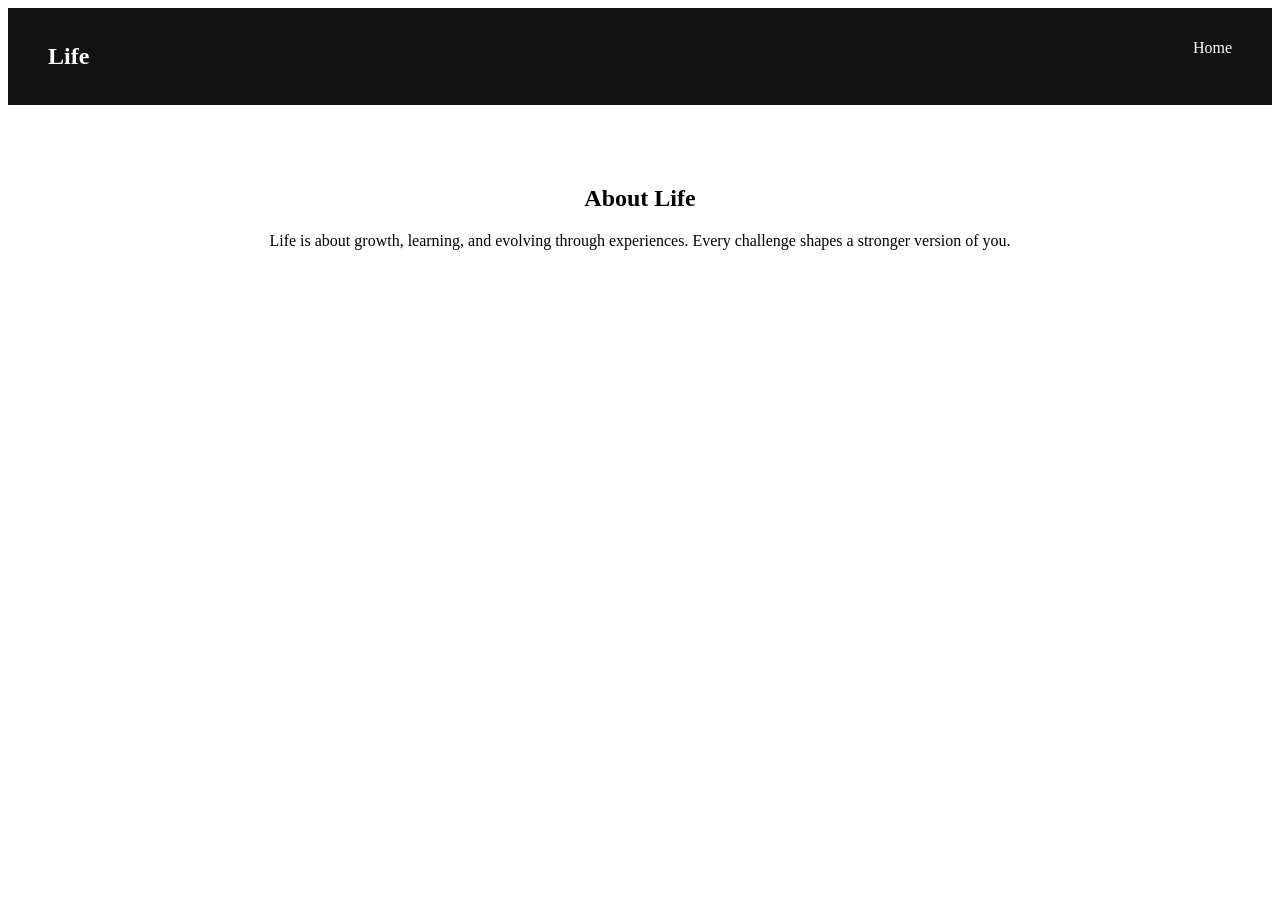
==== about.html @ c3842ed4 "Updated the codes and added pages" ====
<!DOCTYPE html>
<html lang="en">
<head>
  <meta charset="UTF-8">
  <title>About</title>
  <link rel="stylesheet" href="style.css">
</head>
<body>

<nav>
  <h2>Life</h2>
  <ul>
    <li><a href="index.html">Home</a></li>
  </ul>
</nav>

<section class="page">
  <h1>About Life</h1>
  <p>
    Life is about growth, learning, and evolving through experiences.
    Every challenge shapes a stronger version of you.
  </p>
</section>

</body>
</html>
---- style.css ----
/* NAVBAR */
nav {
  display: flex;
  justify-content: space-between;
  padding: 15px 40px;
  background: #111;
  color: white;
}

nav ul {
  display: flex;
  list-style: none;
  gap: 20px;
}

nav a {
  color: white;
  text-decoration: none;
}

/* PAGE */
.page {
  padding: 60px;
  text-align: center;
}

/* FORM */
input, textarea {
  width: 250px;
  padding: 10px;
}

button {
  padding: 10px 20px;
}
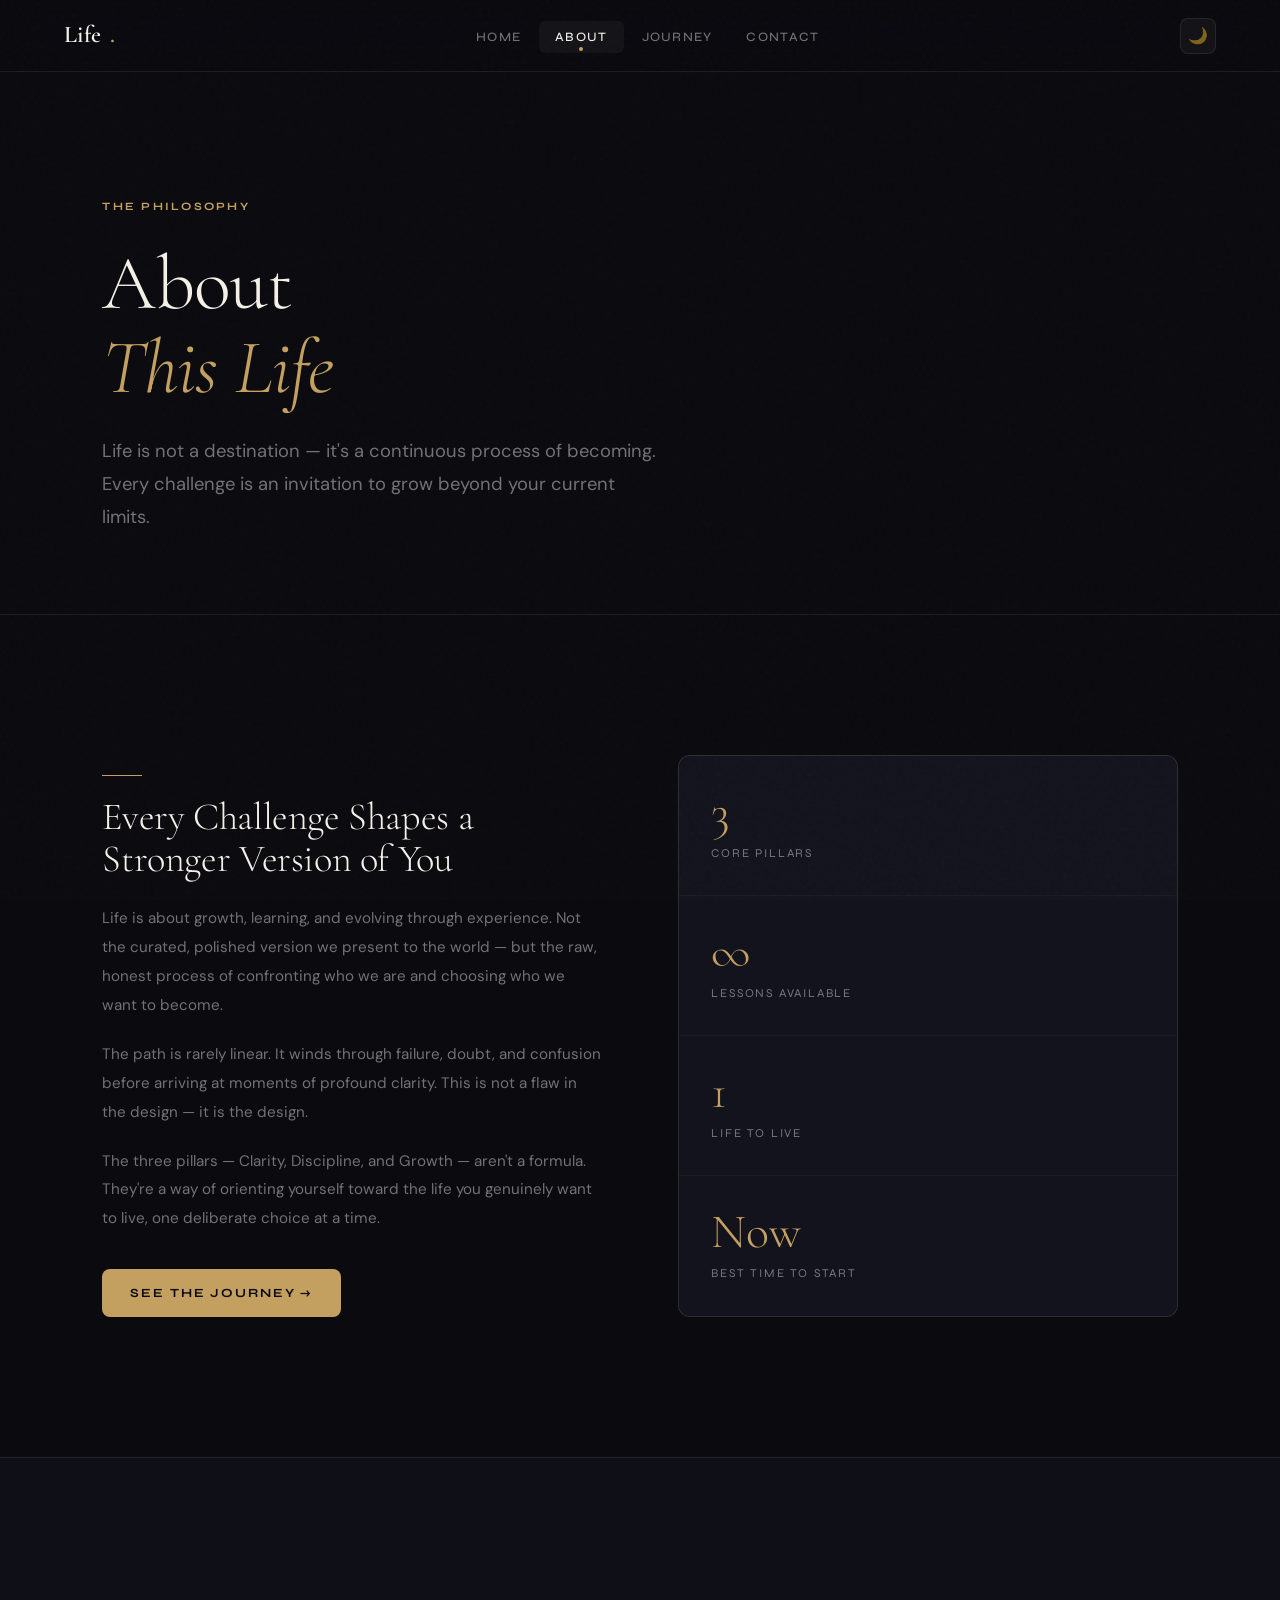
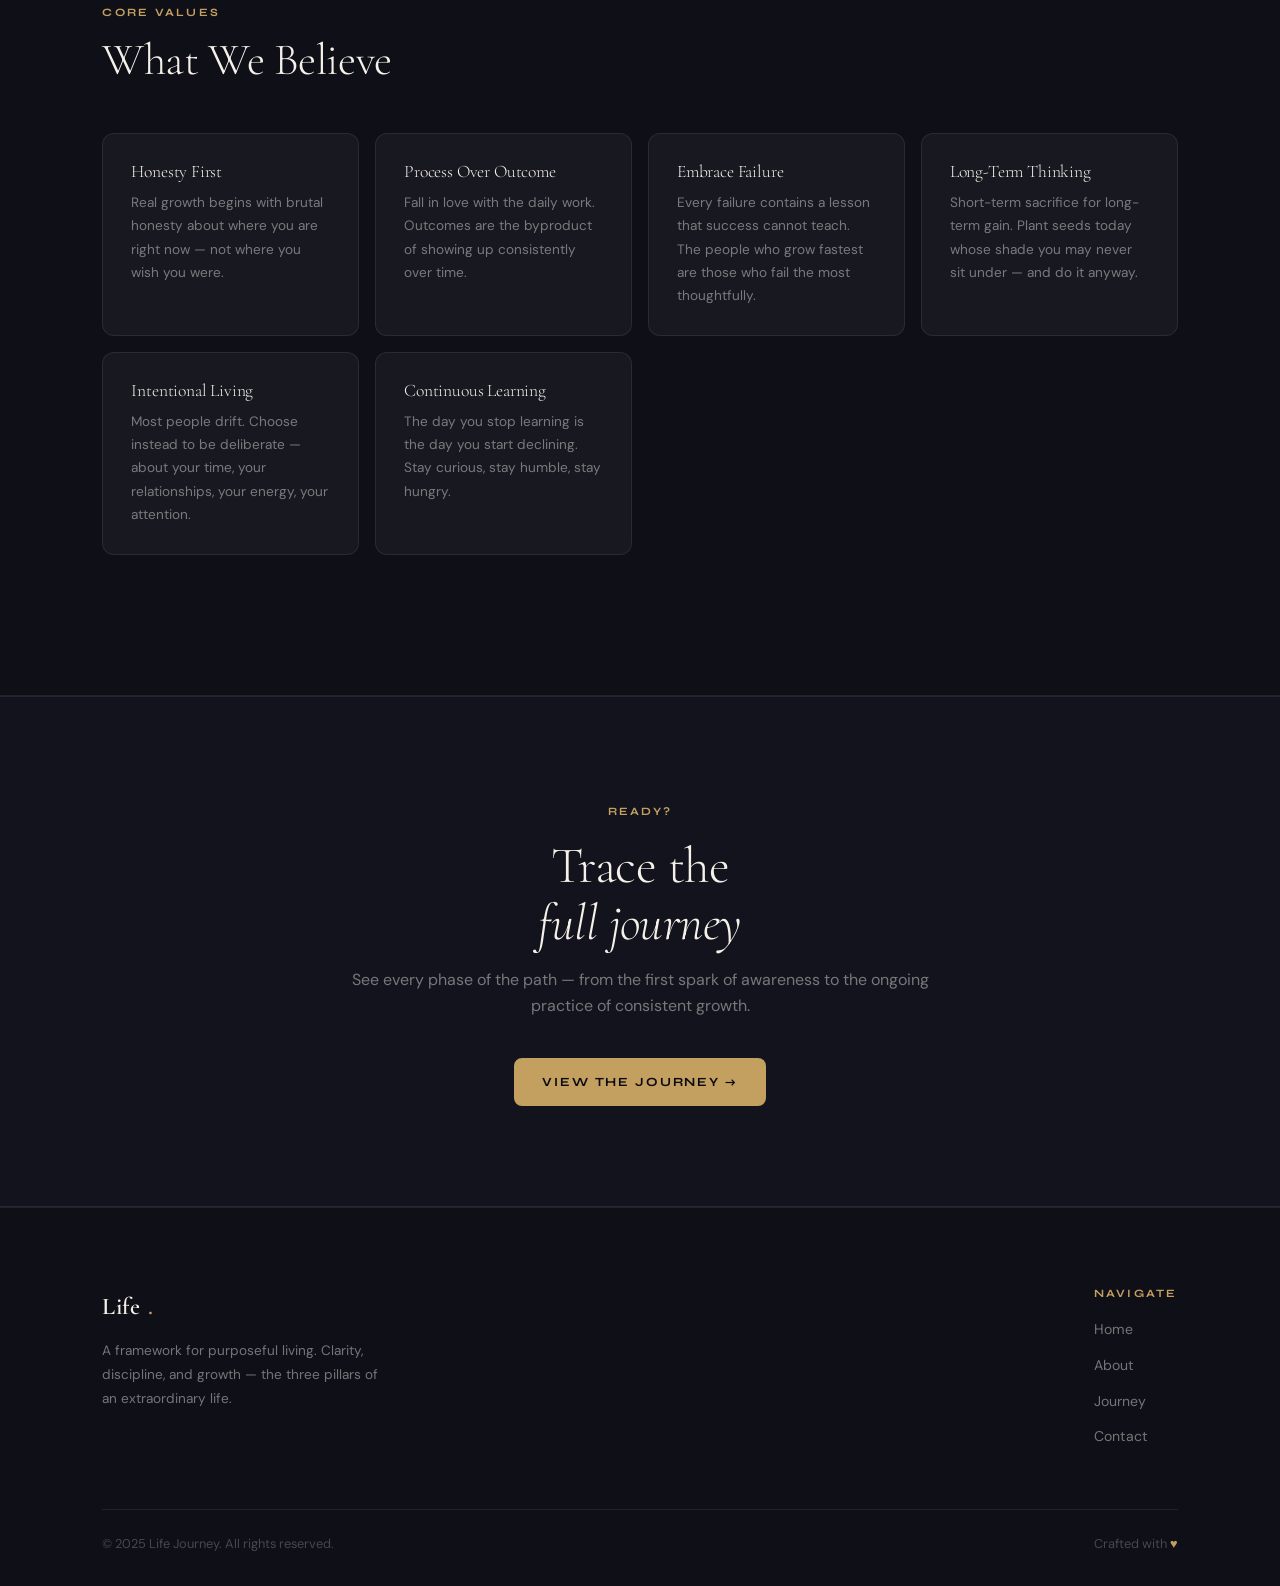
==== commit 07eac64a: "Replaced all the files" ====
--- a/about.html
+++ b/about.html
@@ -1,26 +1,173 @@
 <!DOCTYPE html>
-<html lang="en">
+<html lang="en" data-theme="dark">
 <head>
   <meta charset="UTF-8">
-  <title>About</title>
+  <meta name="viewport" content="width=device-width, initial-scale=1.0">
+  <title>About — Life Journey</title>
+  <meta name="description" content="Life is about growth, learning, and evolving through every experience. Discover the philosophy behind the journey.">
   <link rel="stylesheet" href="style.css">
 </head>
 <body>
 
-<nav>
-  <h2>Life</h2>
-  <ul>
+<!-- ── Navigation ── -->
+<nav class="nav" id="nav">
+  <a class="nav__logo" href="index.html">Life<span>.</span></a>
+  <ul class="nav__links" id="navLinks">
     <li><a href="index.html">Home</a></li>
+    <li><a href="about.html" class="active">About</a></li>
+    <li><a href="journey.html">Journey</a></li>
+    <li><a href="contact.html">Contact</a></li>
   </ul>
+  <div class="nav__actions">
+    <button class="theme-toggle" id="themeToggle" title="Toggle theme" aria-label="Toggle theme">🌙</button>
+    <button class="hamburger" id="hamburger" aria-label="Open menu">
+      <span></span><span></span><span></span>
+    </button>
+  </div>
 </nav>
 
-<section class="page">
-  <h1>About Life</h1>
-  <p>
-    Life is about growth, learning, and evolving through experiences.
-    Every challenge shapes a stronger version of you.
-  </p>
-</section>
+<div class="mobile-menu" id="mobileMenu">
+  <a href="index.html">Home</a>
+  <a href="about.html" class="active">About</a>
+  <a href="journey.html">Journey</a>
+  <a href="contact.html">Contact</a>
+</div>
 
+<div class="page-wrapper">
+
+  <!-- ── Page Hero ── -->
+  <div class="page-hero section">
+    <div class="container">
+      <div class="page-hero__tag reveal">
+        <span class="label">The Philosophy</span>
+      </div>
+      <h1 class="page-hero__title reveal reveal-delay-1">About<br><em style="color: var(--gold);">This Life</em></h1>
+      <p class="page-hero__subtitle reveal reveal-delay-2">
+        Life is not a destination — it's a continuous process of becoming. Every challenge is an invitation to grow beyond your current limits.
+      </p>
+    </div>
+  </div>
+
+  <!-- ── About Content ── -->
+  <section class="section">
+    <div class="container">
+      <div class="about-grid">
+        <div class="about-text">
+          <div class="reveal">
+            <div class="divider"></div>
+            <h2>Every Challenge Shapes a<br>Stronger Version of You</h2>
+          </div>
+          <p class="reveal reveal-delay-1">
+            Life is about growth, learning, and evolving through experience. Not the curated, polished version we present to the world — but the raw, honest process of confronting who we are and choosing who we want to become.
+          </p>
+          <p class="reveal reveal-delay-2">
+            The path is rarely linear. It winds through failure, doubt, and confusion before arriving at moments of profound clarity. This is not a flaw in the design — it is the design.
+          </p>
+          <p class="reveal reveal-delay-3">
+            The three pillars — Clarity, Discipline, and Growth — aren't a formula. They're a way of orienting yourself toward the life you genuinely want to live, one deliberate choice at a time.
+          </p>
+          <div class="reveal reveal-delay-4">
+            <a href="journey.html" class="btn btn--primary" style="margin-top: 16px;">See the Journey →</a>
+          </div>
+        </div>
+
+        <div class="about-stats">
+          <div class="stat reveal">
+            <div class="stat__num">3</div>
+            <div class="stat__label">Core Pillars</div>
+          </div>
+          <div class="stat reveal reveal-delay-1">
+            <div class="stat__num">∞</div>
+            <div class="stat__label">Lessons Available</div>
+          </div>
+          <div class="stat reveal reveal-delay-2">
+            <div class="stat__num">1</div>
+            <div class="stat__label">Life to Live</div>
+          </div>
+          <div class="stat reveal reveal-delay-3">
+            <div class="stat__num">Now</div>
+            <div class="stat__label">Best Time to Start</div>
+          </div>
+        </div>
+      </div>
+    </div>
+  </section>
+
+  <!-- ── Values ── -->
+  <section class="section" style="background: var(--bg-2); border-top: 1px solid var(--border); border-bottom: 1px solid var(--border);">
+    <div class="container">
+      <div class="reveal" style="margin-bottom: 48px;">
+        <span class="label">Core Values</span>
+        <h2 style="font-size: clamp(2rem, 3.5vw, 2.8rem); margin-top: 12px;">What We Believe</h2>
+      </div>
+      <div class="values-grid">
+        <div class="value-card reveal">
+          <h4>Honesty First</h4>
+          <p>Real growth begins with brutal honesty about where you are right now — not where you wish you were.</p>
+        </div>
+        <div class="value-card reveal reveal-delay-1">
+          <h4>Process Over Outcome</h4>
+          <p>Fall in love with the daily work. Outcomes are the byproduct of showing up consistently over time.</p>
+        </div>
+        <div class="value-card reveal reveal-delay-2">
+          <h4>Embrace Failure</h4>
+          <p>Every failure contains a lesson that success cannot teach. The people who grow fastest are those who fail the most thoughtfully.</p>
+        </div>
+        <div class="value-card reveal reveal-delay-3">
+          <h4>Long-Term Thinking</h4>
+          <p>Short-term sacrifice for long-term gain. Plant seeds today whose shade you may never sit under — and do it anyway.</p>
+        </div>
+        <div class="value-card reveal reveal-delay-4">
+          <h4>Intentional Living</h4>
+          <p>Most people drift. Choose instead to be deliberate — about your time, your relationships, your energy, your attention.</p>
+        </div>
+        <div class="value-card reveal reveal-delay-5">
+          <h4>Continuous Learning</h4>
+          <p>The day you stop learning is the day you start declining. Stay curious, stay humble, stay hungry.</p>
+        </div>
+      </div>
+    </div>
+  </section>
+
+  <!-- ── CTA ── -->
+  <section class="section--sm cta-banner">
+    <div class="container">
+      <div class="cta-banner__inner">
+        <div class="reveal">
+          <span class="label">Ready?</span>
+          <h2 style="margin-top: 16px;">Trace the<br><em>full journey</em></h2>
+          <p style="margin-top: 16px; margin-bottom: 40px;">See every phase of the path — from the first spark of awareness to the ongoing practice of consistent growth.</p>
+          <a href="journey.html" class="btn btn--primary">View the Journey →</a>
+        </div>
+      </div>
+    </div>
+  </section>
+
+  <!-- ── Footer ── -->
+  <footer class="footer">
+    <div class="footer__top">
+      <div class="footer__brand">
+        <a class="nav__logo" href="index.html" style="display:inline-flex;">Life<span>.</span></a>
+        <p>A framework for purposeful living. Clarity, discipline, and growth — the three pillars of an extraordinary life.</p>
+      </div>
+      <div class="footer__links">
+        <h4>Navigate</h4>
+        <ul>
+          <li><a href="index.html">Home</a></li>
+          <li><a href="about.html">About</a></li>
+          <li><a href="journey.html">Journey</a></li>
+          <li><a href="contact.html">Contact</a></li>
+        </ul>
+      </div>
+    </div>
+    <div class="footer__bottom">
+      <span class="footer__copy">© 2025 Life Journey. All rights reserved.</span>
+      <span class="footer__made">Crafted with <span>♥</span></span>
+    </div>
+  </footer>
+
+</div>
+
+<script src="script.js"></script>
 </body>
-</html>+</html>
--- a/style.css
+++ b/style.css
@@ -1,35 +1,1139 @@
-/* NAVBAR */
-nav {
-  display: flex;
+/* ============================================================
+   LIFE JOURNEY — Premium Design System
+   Aesthetic: Dark Luxury Editorial
+   ============================================================ */
+
+@import url('https://fonts.googleapis.com/css2?family=Cormorant+Garamond:ital,wght@0,300;0,400;0,600;1,300;1,400&family=Syne:wght@400;500;700;800&family=DM+Sans:wght@300;400;500&display=swap');
+
+/* ── CSS Variables ── */
+:root {
+  --bg:          #0a0a0f;
+  --bg-2:        #0f0f18;
+  --bg-glass:    rgba(255,255,255,0.04);
+  --bg-glass-hov:rgba(255,255,255,0.08);
+  --surface:     #13131e;
+  --border:      rgba(255,255,255,0.08);
+  --border-gold: rgba(196,160,96,0.3);
+
+  --gold:        #c4a060;
+  --gold-light:  #e0c080;
+  --gold-dim:    rgba(196,160,96,0.15);
+  --white:       #f5f0e8;
+  --muted:       rgba(245,240,232,0.45);
+  --muted-2:     rgba(245,240,232,0.25);
+
+  --font-display: 'Cormorant Garamond', serif;
+  --font-ui:      'Syne', sans-serif;
+  --font-body:    'DM Sans', sans-serif;
+
+  --nav-h:       72px;
+  --radius:      12px;
+  --radius-lg:   20px;
+  --transition:  0.35s cubic-bezier(0.4, 0, 0.2, 1);
+}
+
+[data-theme="light"] {
+  --bg:          #f8f4ee;
+  --bg-2:        #f0ebe0;
+  --bg-glass:    rgba(0,0,0,0.04);
+  --bg-glass-hov:rgba(0,0,0,0.07);
+  --surface:     #ede8df;
+  --border:      rgba(0,0,0,0.08);
+  --border-gold: rgba(150,100,30,0.25);
+  --gold:        #8b6020;
+  --gold-light:  #a07030;
+  --gold-dim:    rgba(139,96,32,0.1);
+  --white:       #1a1610;
+  --muted:       rgba(26,22,16,0.5);
+  --muted-2:     rgba(26,22,16,0.3);
+}
+
+/* ── Reset & Base ── */
+*, *::before, *::after { box-sizing: border-box; margin: 0; padding: 0; }
+
+html {
+  scroll-behavior: smooth;
+  font-size: 16px;
+}
+
+body {
+  background: var(--bg);
+  color: var(--white);
+  font-family: var(--font-body);
+  font-weight: 400;
+  line-height: 1.6;
+  overflow-x: hidden;
+  transition: background var(--transition), color var(--transition);
+}
+
+::selection { background: var(--gold-dim); color: var(--gold-light); }
+
+/* ── Noise Overlay ── */
+body::before {
+  content: '';
+  position: fixed;
+  inset: 0;
+  background-image: url("data:image/svg+xml,%3Csvg viewBox='0 0 256 256' xmlns='http://www.w3.org/2000/svg'%3E%3Cfilter id='noise'%3E%3CfeTurbulence type='fractalNoise' baseFrequency='0.9' numOctaves='4' stitchTiles='stitch'/%3E%3C/filter%3E%3Crect width='100%25' height='100%25' filter='url(%23noise)' opacity='0.035'/%3E%3C/svg%3E");
+  pointer-events: none;
+  z-index: 9999;
+  opacity: 0.6;
+}
+
+/* ── Typography ── */
+h1, h2, h3, h4 {
+  font-family: var(--font-display);
+  font-weight: 300;
+  letter-spacing: -0.01em;
+  line-height: 1.1;
+}
+
+.label {
+  font-family: var(--font-ui);
+  font-size: 0.7rem;
+  font-weight: 700;
+  letter-spacing: 0.2em;
+  text-transform: uppercase;
+  color: var(--gold);
+}
+
+/* ── Navigation ── */
+.nav {
+  position: fixed;
+  top: 0; left: 0; right: 0;
+  height: var(--nav-h);
+  z-index: 100;
+  padding: 0 clamp(24px, 5vw, 80px);
+  display: flex;
+  align-items: center;
   justify-content: space-between;
-  padding: 15px 40px;
-  background: #111;
-  color: white;
-}
-
-nav ul {
+  background: rgba(10,10,15,0.7);
+  backdrop-filter: blur(20px) saturate(1.4);
+  border-bottom: 1px solid var(--border);
+  transition: background var(--transition), border-color var(--transition);
+}
+
+[data-theme="light"] .nav {
+  background: rgba(248,244,238,0.8);
+}
+
+.nav__logo {
+  font-family: var(--font-display);
+  font-size: 1.5rem;
+  font-weight: 600;
+  color: var(--white);
+  text-decoration: none;
+  letter-spacing: 0.02em;
+  display: flex;
+  align-items: center;
+  gap: 8px;
+}
+
+.nav__logo span {
+  color: var(--gold);
+}
+
+.nav__links {
   display: flex;
   list-style: none;
+  gap: 2px;
+  align-items: center;
+}
+
+.nav__links a {
+  font-family: var(--font-ui);
+  font-size: 0.8rem;
+  font-weight: 500;
+  letter-spacing: 0.1em;
+  text-transform: uppercase;
+  color: var(--muted);
+  text-decoration: none;
+  padding: 8px 16px;
+  border-radius: 6px;
+  transition: color var(--transition), background var(--transition);
+  position: relative;
+}
+
+.nav__links a:hover,
+.nav__links a.active {
+  color: var(--white);
+  background: var(--bg-glass);
+}
+
+.nav__links a.active::after {
+  content: '';
+  position: absolute;
+  bottom: 2px; left: 50%;
+  transform: translateX(-50%);
+  width: 4px; height: 4px;
+  border-radius: 50%;
+  background: var(--gold);
+}
+
+.nav__actions {
+  display: flex;
+  align-items: center;
+  gap: 12px;
+}
+
+/* Theme Toggle */
+.theme-toggle {
+  width: 36px; height: 36px;
+  border: 1px solid var(--border);
+  border-radius: 8px;
+  background: var(--bg-glass);
+  color: var(--muted);
+  cursor: pointer;
+  display: flex; align-items: center; justify-content: center;
+  transition: all var(--transition);
+  font-size: 1rem;
+}
+
+.theme-toggle:hover {
+  color: var(--gold);
+  border-color: var(--border-gold);
+  background: var(--gold-dim);
+}
+
+/* Hamburger */
+.hamburger {
+  display: none;
+  flex-direction: column;
+  gap: 5px;
+  cursor: pointer;
+  padding: 8px;
+  border: 1px solid var(--border);
+  border-radius: 8px;
+  background: var(--bg-glass);
+  transition: all var(--transition);
+}
+
+.hamburger span {
+  display: block;
+  width: 20px; height: 1.5px;
+  background: var(--white);
+  transition: all var(--transition);
+}
+
+.hamburger.open span:nth-child(1) { transform: rotate(45deg) translate(4.5px, 4.5px); }
+.hamburger.open span:nth-child(2) { opacity: 0; transform: scaleX(0); }
+.hamburger.open span:nth-child(3) { transform: rotate(-45deg) translate(4.5px, -4.5px); }
+
+/* Mobile menu */
+.mobile-menu {
+  display: none;
+  position: fixed;
+  top: var(--nav-h); left: 0; right: 0;
+  background: var(--bg-2);
+  border-bottom: 1px solid var(--border);
+  padding: 24px clamp(24px, 5vw, 80px);
+  z-index: 99;
+  flex-direction: column;
+  gap: 4px;
+  transform: translateY(-10px);
+  opacity: 0;
+  transition: all var(--transition);
+}
+
+.mobile-menu.open {
+  display: flex;
+  transform: translateY(0);
+  opacity: 1;
+}
+
+.mobile-menu a {
+  font-family: var(--font-ui);
+  font-size: 0.85rem;
+  font-weight: 500;
+  letter-spacing: 0.12em;
+  text-transform: uppercase;
+  color: var(--muted);
+  text-decoration: none;
+  padding: 12px 16px;
+  border-radius: 8px;
+  transition: all var(--transition);
+}
+
+.mobile-menu a:hover,
+.mobile-menu a.active {
+  color: var(--white);
+  background: var(--bg-glass);
+}
+
+/* ── Page Wrapper ── */
+.page-wrapper {
+  min-height: 100vh;
+  padding-top: var(--nav-h);
+}
+
+/* ── Section Base ── */
+.section {
+  padding: clamp(80px, 12vw, 140px) clamp(24px, 8vw, 120px);
+}
+
+.section--sm {
+  padding: clamp(60px, 8vw, 100px) clamp(24px, 8vw, 120px);
+}
+
+.container {
+  max-width: 1160px;
+  margin: 0 auto;
+}
+
+/* ── Scroll Reveal ── */
+.reveal {
+  opacity: 0;
+  transform: translateY(32px);
+  transition: opacity 0.7s ease, transform 0.7s cubic-bezier(0.2, 0, 0, 1);
+}
+
+.reveal.visible {
+  opacity: 1;
+  transform: none;
+}
+
+.reveal-delay-1 { transition-delay: 0.1s; }
+.reveal-delay-2 { transition-delay: 0.2s; }
+.reveal-delay-3 { transition-delay: 0.3s; }
+.reveal-delay-4 { transition-delay: 0.4s; }
+.reveal-delay-5 { transition-delay: 0.5s; }
+
+/* ── Buttons ── */
+.btn {
+  display: inline-flex;
+  align-items: center;
+  gap: 8px;
+  font-family: var(--font-ui);
+  font-size: 0.78rem;
+  font-weight: 700;
+  letter-spacing: 0.15em;
+  text-transform: uppercase;
+  text-decoration: none;
+  padding: 14px 28px;
+  border-radius: 8px;
+  border: none;
+  cursor: pointer;
+  transition: all var(--transition);
+  position: relative;
+  overflow: hidden;
+}
+
+.btn::before {
+  content: '';
+  position: absolute;
+  inset: 0;
+  background: rgba(255,255,255,0.05);
+  transform: scaleX(0);
+  transform-origin: left;
+  transition: transform var(--transition);
+}
+
+.btn:hover::before { transform: scaleX(1); }
+
+.btn--primary {
+  background: var(--gold);
+  color: #0a0a0f;
+}
+
+.btn--primary:hover {
+  background: var(--gold-light);
+  transform: translateY(-1px);
+  box-shadow: 0 8px 32px rgba(196,160,96,0.3);
+}
+
+.btn--outline {
+  background: transparent;
+  color: var(--white);
+  border: 1px solid var(--border);
+}
+
+.btn--outline:hover {
+  border-color: var(--border-gold);
+  color: var(--gold);
+  background: var(--gold-dim);
+}
+
+/* ── Divider ── */
+.divider {
+  width: 40px;
+  height: 1px;
+  background: var(--gold);
+  margin: 20px 0;
+}
+
+/* ── ═══════════════════════════════════════
+   HOME PAGE
+   ═══════════════════════════════════════ */
+
+/* Hero */
+.hero {
+  min-height: calc(100vh - var(--nav-h));
+  display: flex;
+  align-items: center;
+  padding: clamp(80px, 12vw, 140px) clamp(24px, 8vw, 120px);
+  position: relative;
+  overflow: hidden;
+}
+
+.hero__bg {
+  position: absolute;
+  inset: 0;
+  pointer-events: none;
+}
+
+.hero__orb {
+  position: absolute;
+  border-radius: 50%;
+  filter: blur(80px);
+}
+
+.hero__orb--1 {
+  width: 600px; height: 600px;
+  top: -200px; right: -100px;
+  background: radial-gradient(circle, rgba(196,160,96,0.1) 0%, transparent 70%);
+  animation: drift 12s ease-in-out infinite alternate;
+}
+
+.hero__orb--2 {
+  width: 400px; height: 400px;
+  bottom: -100px; left: -100px;
+  background: radial-gradient(circle, rgba(80,60,140,0.12) 0%, transparent 70%);
+  animation: drift 15s ease-in-out infinite alternate-reverse;
+}
+
+@keyframes drift {
+  from { transform: translate(0, 0) scale(1); }
+  to   { transform: translate(30px, -20px) scale(1.05); }
+}
+
+.hero__content {
+  position: relative;
+  max-width: 820px;
+}
+
+.hero__eyebrow {
+  display: flex;
+  align-items: center;
+  gap: 16px;
+  margin-bottom: 32px;
+}
+
+.hero__eyebrow-line {
+  width: 48px;
+  height: 1px;
+  background: var(--gold);
+}
+
+.hero__title {
+  font-size: clamp(3.5rem, 8vw, 7rem);
+  font-weight: 300;
+  color: var(--white);
+  margin-bottom: 28px;
+  letter-spacing: -0.02em;
+}
+
+.hero__title em {
+  font-style: italic;
+  color: var(--gold);
+}
+
+.hero__subtitle {
+  font-family: var(--font-body);
+  font-size: clamp(1rem, 1.8vw, 1.2rem);
+  color: var(--muted);
+  max-width: 500px;
+  margin-bottom: 48px;
+  line-height: 1.8;
+}
+
+.hero__cta {
+  display: flex;
+  gap: 16px;
+  flex-wrap: wrap;
+}
+
+.hero__scroll {
+  position: absolute;
+  bottom: 40px;
+  left: clamp(24px, 8vw, 120px);
+  display: flex;
+  align-items: center;
+  gap: 12px;
+  color: var(--muted-2);
+  font-family: var(--font-ui);
+  font-size: 0.7rem;
+  letter-spacing: 0.15em;
+  text-transform: uppercase;
+}
+
+.hero__scroll-line {
+  width: 32px;
+  height: 1px;
+  background: var(--muted-2);
+  position: relative;
+  overflow: hidden;
+}
+
+.hero__scroll-line::after {
+  content: '';
+  position: absolute;
+  top: 0; left: -100%;
+  width: 100%; height: 100%;
+  background: var(--gold);
+  animation: scroll-line 2s ease infinite;
+}
+
+@keyframes scroll-line {
+  0%   { left: -100%; }
+  100% { left: 100%; }
+}
+
+/* Pillars Section */
+.pillars {
+  background: var(--bg-2);
+  border-top: 1px solid var(--border);
+  border-bottom: 1px solid var(--border);
+}
+
+.pillars__grid {
+  display: grid;
+  grid-template-columns: repeat(auto-fit, minmax(280px, 1fr));
+  gap: 1px;
+  background: var(--border);
+  border: 1px solid var(--border);
+  border-radius: var(--radius-lg);
+  overflow: hidden;
+}
+
+.pillar-card {
+  background: var(--bg-2);
+  padding: clamp(32px, 4vw, 52px);
+  transition: background var(--transition);
+  cursor: default;
+}
+
+.pillar-card:hover {
+  background: var(--surface);
+}
+
+.pillar-card__icon {
+  font-size: 2rem;
+  margin-bottom: 24px;
+  display: block;
+}
+
+.pillar-card__num {
+  font-family: var(--font-display);
+  font-size: 0.85rem;
+  color: var(--gold);
+  margin-bottom: 8px;
+  letter-spacing: 0.15em;
+}
+
+.pillar-card h3 {
+  font-size: 1.8rem;
+  margin-bottom: 16px;
+  color: var(--white);
+}
+
+.pillar-card p {
+  color: var(--muted);
+  font-size: 0.9rem;
+  line-height: 1.75;
+}
+
+/* Quote Section */
+.quote-section {
+  text-align: center;
+  position: relative;
+  overflow: hidden;
+}
+
+.quote-section::before {
+  content: '"';
+  position: absolute;
+  top: -40px; left: 50%;
+  transform: translateX(-50%);
+  font-family: var(--font-display);
+  font-size: 20rem;
+  color: var(--border);
+  line-height: 1;
+  pointer-events: none;
+  user-select: none;
+}
+
+.quote-section blockquote {
+  font-family: var(--font-display);
+  font-size: clamp(1.6rem, 3.5vw, 2.8rem);
+  font-weight: 300;
+  font-style: italic;
+  color: var(--white);
+  max-width: 840px;
+  margin: 0 auto 24px;
+  line-height: 1.35;
+  position: relative;
+}
+
+.quote-section cite {
+  font-family: var(--font-ui);
+  font-size: 0.75rem;
+  font-style: normal;
+  letter-spacing: 0.2em;
+  text-transform: uppercase;
+  color: var(--gold);
+}
+
+/* CTA Banner */
+.cta-banner {
+  background: var(--surface);
+  border-top: 1px solid var(--border);
+  border-bottom: 1px solid var(--border);
+  text-align: center;
+}
+
+.cta-banner__inner {
+  max-width: 640px;
+  margin: 0 auto;
+}
+
+.cta-banner h2 {
+  font-size: clamp(2rem, 4vw, 3.2rem);
+  margin-bottom: 16px;
+}
+
+.cta-banner p {
+  color: var(--muted);
+  margin-bottom: 40px;
+  font-size: 1rem;
+}
+
+/* ── ═══════════════════════════════════════
+   ABOUT PAGE
+   ═══════════════════════════════════════ */
+
+.page-hero {
+  padding: clamp(80px, 10vw, 120px) clamp(24px, 8vw, 120px) clamp(60px, 8vw, 80px);
+  border-bottom: 1px solid var(--border);
+}
+
+.page-hero__tag {
+  margin-bottom: 24px;
+}
+
+.page-hero__title {
+  font-size: clamp(2.8rem, 6vw, 5.5rem);
+  margin-bottom: 24px;
+}
+
+.page-hero__subtitle {
+  font-size: clamp(1rem, 1.6vw, 1.15rem);
+  color: var(--muted);
+  max-width: 560px;
+  line-height: 1.8;
+}
+
+/* About Grid */
+.about-grid {
+  display: grid;
+  grid-template-columns: 1fr 1fr;
+  gap: clamp(48px, 6vw, 80px);
+  align-items: start;
+}
+
+.about-text h2 {
+  font-size: clamp(1.8rem, 3vw, 2.6rem);
+  margin-bottom: 24px;
+}
+
+.about-text p {
+  color: var(--muted);
+  line-height: 1.9;
+  margin-bottom: 20px;
+  font-size: 0.95rem;
+}
+
+.about-stats {
+  display: grid;
+  gap: 1px;
+  background: var(--border);
+  border: 1px solid var(--border);
+  border-radius: var(--radius);
+  overflow: hidden;
+}
+
+.stat {
+  background: var(--surface);
+  padding: 32px;
+  transition: background var(--transition);
+}
+
+.stat:hover { background: var(--bg-glass-hov); }
+
+.stat__num {
+  font-family: var(--font-display);
+  font-size: 3rem;
+  font-weight: 300;
+  color: var(--gold);
+  line-height: 1;
+  margin-bottom: 8px;
+}
+
+.stat__label {
+  font-family: var(--font-ui);
+  font-size: 0.75rem;
+  letter-spacing: 0.15em;
+  text-transform: uppercase;
+  color: var(--muted);
+}
+
+/* Values */
+.values-grid {
+  display: grid;
+  grid-template-columns: repeat(auto-fit, minmax(220px, 1fr));
+  gap: 16px;
+}
+
+.value-card {
+  padding: 28px;
+  border: 1px solid var(--border);
+  border-radius: var(--radius);
+  background: var(--bg-glass);
+  transition: all var(--transition);
+  position: relative;
+  overflow: hidden;
+}
+
+.value-card::before {
+  content: '';
+  position: absolute;
+  top: 0; left: 0;
+  width: 3px; height: 0;
+  background: var(--gold);
+  transition: height var(--transition);
+}
+
+.value-card:hover {
+  border-color: var(--border-gold);
+  background: var(--bg-glass-hov);
+  transform: translateY(-2px);
+}
+
+.value-card:hover::before { height: 100%; }
+
+.value-card h4 {
+  font-size: 1.1rem;
+  margin-bottom: 10px;
+  color: var(--white);
+}
+
+.value-card p {
+  font-size: 0.85rem;
+  color: var(--muted);
+  line-height: 1.7;
+}
+
+/* ── ═══════════════════════════════════════
+   JOURNEY PAGE
+   ═══════════════════════════════════════ */
+
+.timeline {
+  position: relative;
+  max-width: 800px;
+  margin: 0 auto;
+}
+
+.timeline::before {
+  content: '';
+  position: absolute;
+  left: 32px;
+  top: 8px;
+  bottom: 8px;
+  width: 1px;
+  background: linear-gradient(to bottom, transparent, var(--border-gold) 10%, var(--border-gold) 90%, transparent);
+}
+
+.timeline-entry {
+  display: grid;
+  grid-template-columns: 64px 1fr;
+  gap: 32px;
+  margin-bottom: 56px;
+  position: relative;
+}
+
+.timeline-entry:last-child { margin-bottom: 0; }
+
+.timeline-entry__dot {
+  width: 64px;
+  display: flex;
+  flex-direction: column;
+  align-items: center;
+  padding-top: 4px;
+  position: relative;
+}
+
+.timeline-entry__dot-inner {
+  width: 16px; height: 16px;
+  border-radius: 50%;
+  border: 2px solid var(--gold);
+  background: var(--bg);
+  position: relative;
+  z-index: 1;
+  transition: all var(--transition);
+  flex-shrink: 0;
+}
+
+.timeline-entry:hover .timeline-entry__dot-inner {
+  background: var(--gold);
+  box-shadow: 0 0 0 6px var(--gold-dim);
+}
+
+.timeline-entry__content {
+  padding: 28px 32px;
+  border: 1px solid var(--border);
+  border-radius: var(--radius);
+  background: var(--bg-glass);
+  transition: all var(--transition);
+  position: relative;
+}
+
+.timeline-entry:hover .timeline-entry__content {
+  border-color: var(--border-gold);
+  background: var(--bg-glass-hov);
+  transform: translateX(4px);
+}
+
+.timeline-entry__phase {
+  font-family: var(--font-ui);
+  font-size: 0.7rem;
+  font-weight: 700;
+  letter-spacing: 0.2em;
+  text-transform: uppercase;
+  color: var(--gold);
+  margin-bottom: 8px;
+}
+
+.timeline-entry__title {
+  font-size: 1.5rem;
+  margin-bottom: 12px;
+  color: var(--white);
+}
+
+.timeline-entry__body {
+  color: var(--muted);
+  font-size: 0.9rem;
+  line-height: 1.8;
+}
+
+.timeline-entry__tags {
+  display: flex;
+  flex-wrap: wrap;
+  gap: 8px;
+  margin-top: 16px;
+}
+
+.tag {
+  font-family: var(--font-ui);
+  font-size: 0.68rem;
+  font-weight: 600;
+  letter-spacing: 0.1em;
+  text-transform: uppercase;
+  color: var(--gold);
+  background: var(--gold-dim);
+  border: 1px solid var(--border-gold);
+  padding: 4px 10px;
+  border-radius: 4px;
+}
+
+/* Phases Intro */
+.phases-intro {
+  display: grid;
+  grid-template-columns: repeat(auto-fit, minmax(180px, 1fr));
+  gap: 16px;
+  margin-bottom: 80px;
+}
+
+.phase-chip {
+  padding: 20px 24px;
+  border: 1px solid var(--border);
+  border-radius: var(--radius);
+  background: var(--bg-glass);
+  text-align: center;
+  transition: all var(--transition);
+}
+
+.phase-chip:hover {
+  border-color: var(--border-gold);
+  background: var(--gold-dim);
+}
+
+.phase-chip__num {
+  font-family: var(--font-display);
+  font-size: 2.2rem;
+  font-weight: 300;
+  color: var(--gold);
+  line-height: 1;
+}
+
+.phase-chip__name {
+  font-family: var(--font-ui);
+  font-size: 0.7rem;
+  font-weight: 700;
+  letter-spacing: 0.15em;
+  text-transform: uppercase;
+  color: var(--muted);
+  margin-top: 4px;
+}
+
+/* ── ═══════════════════════════════════════
+   CONTACT PAGE
+   ═══════════════════════════════════════ */
+
+.contact-grid {
+  display: grid;
+  grid-template-columns: 1fr 1.4fr;
+  gap: clamp(48px, 6vw, 80px);
+  align-items: start;
+}
+
+.contact-info h2 {
+  font-size: clamp(1.8rem, 3vw, 2.6rem);
+  margin-bottom: 20px;
+}
+
+.contact-info p {
+  color: var(--muted);
+  line-height: 1.9;
+  margin-bottom: 40px;
+  font-size: 0.95rem;
+}
+
+.contact-details {
+  display: flex;
+  flex-direction: column;
   gap: 20px;
 }
 
-nav a {
-  color: white;
+.contact-detail {
+  display: flex;
+  align-items: flex-start;
+  gap: 16px;
+  padding: 20px;
+  border: 1px solid var(--border);
+  border-radius: var(--radius);
+  background: var(--bg-glass);
+  transition: all var(--transition);
+}
+
+.contact-detail:hover {
+  border-color: var(--border-gold);
+  background: var(--gold-dim);
+}
+
+.contact-detail__icon {
+  font-size: 1.2rem;
+  flex-shrink: 0;
+  margin-top: 2px;
+}
+
+.contact-detail__label {
+  font-family: var(--font-ui);
+  font-size: 0.7rem;
+  font-weight: 700;
+  letter-spacing: 0.15em;
+  text-transform: uppercase;
+  color: var(--gold);
+  margin-bottom: 4px;
+}
+
+.contact-detail__val {
+  color: var(--muted);
+  font-size: 0.9rem;
+}
+
+/* Form */
+.contact-form {
+  padding: clamp(32px, 4vw, 52px);
+  border: 1px solid var(--border);
+  border-radius: var(--radius-lg);
+  background: var(--surface);
+}
+
+.form-group {
+  margin-bottom: 20px;
+}
+
+.form-group label {
+  display: block;
+  font-family: var(--font-ui);
+  font-size: 0.72rem;
+  font-weight: 700;
+  letter-spacing: 0.15em;
+  text-transform: uppercase;
+  color: var(--muted);
+  margin-bottom: 8px;
+}
+
+.form-group input,
+.form-group textarea,
+.form-group select {
+  width: 100%;
+  padding: 14px 16px;
+  border: 1px solid var(--border);
+  border-radius: 8px;
+  background: var(--bg);
+  color: var(--white);
+  font-family: var(--font-body);
+  font-size: 0.9rem;
+  transition: all var(--transition);
+  outline: none;
+  appearance: none;
+}
+
+.form-group input:focus,
+.form-group textarea:focus,
+.form-group select:focus {
+  border-color: var(--gold);
+  box-shadow: 0 0 0 3px var(--gold-dim);
+}
+
+.form-group input.error,
+.form-group textarea.error {
+  border-color: #e05555;
+  box-shadow: 0 0 0 3px rgba(224,85,85,0.1);
+}
+
+.form-group textarea {
+  min-height: 120px;
+  resize: vertical;
+}
+
+.form-row {
+  display: grid;
+  grid-template-columns: 1fr 1fr;
+  gap: 16px;
+}
+
+.form-error {
+  font-size: 0.75rem;
+  color: #e05555;
+  margin-top: 6px;
+  display: none;
+}
+
+.form-error.show { display: block; }
+
+.form-success {
+  display: none;
+  text-align: center;
+  padding: 40px;
+}
+
+.form-success.show { display: block; }
+
+.form-success__icon {
+  font-size: 3rem;
+  margin-bottom: 16px;
+}
+
+.form-success h3 {
+  font-size: 1.6rem;
+  margin-bottom: 8px;
+}
+
+.form-success p {
+  color: var(--muted);
+  font-size: 0.9rem;
+}
+
+/* ── Footer ── */
+.footer {
+  padding: clamp(60px, 8vw, 80px) clamp(24px, 8vw, 120px) 32px;
+  border-top: 1px solid var(--border);
+  background: var(--bg-2);
+}
+
+.footer__top {
+  display: flex;
+  justify-content: space-between;
+  align-items: flex-start;
+  gap: 48px;
+  margin-bottom: 60px;
+  flex-wrap: wrap;
+}
+
+.footer__brand p {
+  color: var(--muted);
+  font-size: 0.85rem;
+  line-height: 1.8;
+  max-width: 280px;
+  margin-top: 12px;
+}
+
+.footer__links h4 {
+  font-family: var(--font-ui);
+  font-size: 0.7rem;
+  font-weight: 700;
+  letter-spacing: 0.2em;
+  text-transform: uppercase;
+  color: var(--gold);
+  margin-bottom: 16px;
+}
+
+.footer__links ul {
+  list-style: none;
+  display: flex;
+  flex-direction: column;
+  gap: 10px;
+}
+
+.footer__links a {
+  color: var(--muted);
   text-decoration: none;
-}
-
-/* PAGE */
-.page {
-  padding: 60px;
-  text-align: center;
-}
-
-/* FORM */
-input, textarea {
-  width: 250px;
-  padding: 10px;
-}
-
-button {
-  padding: 10px 20px;
-}+  font-size: 0.88rem;
+  transition: color var(--transition);
+}
+
+.footer__links a:hover { color: var(--white); }
+
+.footer__bottom {
+  display: flex;
+  justify-content: space-between;
+  align-items: center;
+  flex-wrap: wrap;
+  gap: 16px;
+  padding-top: 24px;
+  border-top: 1px solid var(--border);
+}
+
+.footer__copy {
+  color: var(--muted-2);
+  font-size: 0.8rem;
+}
+
+.footer__made {
+  color: var(--muted-2);
+  font-size: 0.8rem;
+}
+
+.footer__made span { color: var(--gold); }
+
+/* ── Responsive ── */
+@media (max-width: 900px) {
+  .nav__links { display: none; }
+  .hamburger { display: flex; }
+
+  .about-grid,
+  .contact-grid { grid-template-columns: 1fr; }
+
+  .form-row { grid-template-columns: 1fr; }
+
+  .timeline::before { left: 20px; }
+  .timeline-entry { grid-template-columns: 40px 1fr; gap: 20px; }
+  .timeline-entry__dot { width: 40px; }
+}
+
+@media (max-width: 600px) {
+  .hero__cta { flex-direction: column; }
+  .hero__cta .btn { justify-content: center; }
+  .phases-intro { grid-template-columns: 1fr 1fr; }
+  .footer__top { flex-direction: column; }
+}
